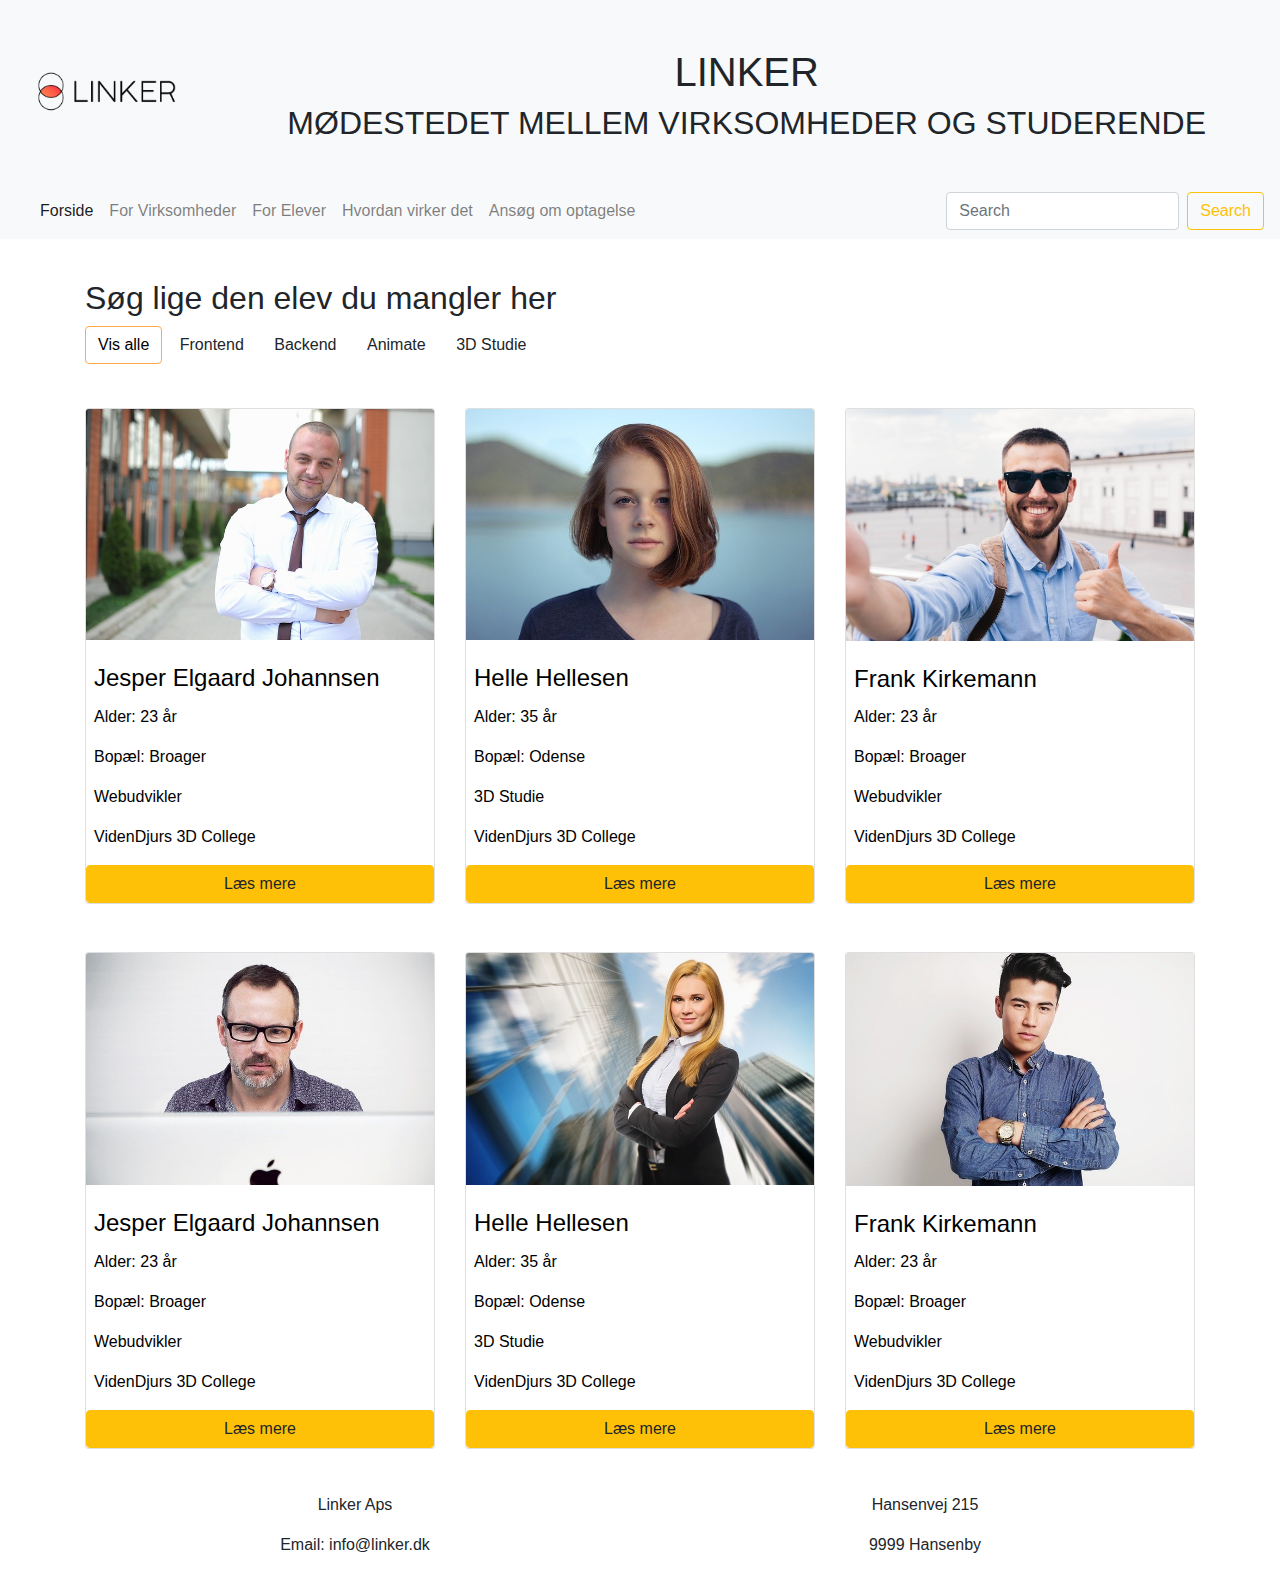
==== LINKER/Elever.html @ 7b7cdf94 "Initial commit" ====
<!DOCTYPE html>
<html lang="en">
<head>
    <meta charset="UTF-8">
    <meta name="viewport" content="width=device-width, initial-scale=1.0">
    <meta http-equiv="X-UA-Compatible" content="ie=edge">
    <title>LINKER</title>
    <script src="./assets/js/custom.js" defer></script>
    <link rel="stylesheet" href="./style.css">
    <link rel="stylesheet" href="https://stackpath.bootstrapcdn.com/bootstrap/4.3.1/css/bootstrap.min.css" integrity="sha384-ggOyR0iXCbMQv3Xipma34MD+dH/1fQ784/j6cY/iJTQUOhcWr7x9JvoRxT2MZw1T" crossorigin="anonymous">
    <script src="https://stackpath.bootstrapcdn.com/bootstrap/4.3.1/js/bootstrap.min.js" integrity="sha384-JjSmVgyd0p3pXB1rRibZUAYoIIy6OrQ6VrjIEaFf/nJGzIxFDsf4x0xIM+B07jRM" crossorigin="anonymous"></script>
</head>
<body>

    <header class="container-fluid bg-light">
        <div class="row">
            <section class="logosec col-12 col-md-4 col-lg-2">
                <img class="img-fluid" src="./assets/images/Fuldt Logo.png" alt="">
            </section>
            <div class="container-fluid mt-5 col-12 col-md-8 col-lg-10">
                    <h1 class="text-center">LINKER</h1>
                    <h2 class="text-center">MØDESTEDET MELLEM VIRKSOMHEDER OG STUDERENDE</h2>
            </div>
        </div>
    </header>

    <nav class="navbar navbar-expand-lg navbar-light bg-light">
            <a class="navbar-brand" href="#"></a>
            <button class="navbar-toggler" type="button" data-toggle="collapse" data-target="#navbarSupportedContent" aria-controls="navbarSupportedContent" aria-expanded="false" aria-label="Toggle navigation">
              <span class="navbar-toggler-icon"></span>
            </button>
          
            <div class="collapse navbar-collapse" id="navbarSupportedContent">
              <ul class="navbar-nav mr-auto">
                <li class="nav-item active">
                  <a class="nav-link" href="index.html">Forside<span class="sr-only">(current)</span></a>
                </li>
                <li class="nav-item">
                  <a class="nav-link" href="./Elever.html">For Virksomheder<span class="sr-only">(current)</span></a>
                </li>
                <li class="nav-item">
                        <a class="nav-link" href="./Virksomhed.html">For Elever<span class="sr-only">(current)</span></a>
                </li>
                <li class="nav-item">
                        <a class="nav-link" href="./Virksomhed.html">Hvordan virker det<span class="sr-only">(current)</span></a>
                </li>
                <li class="nav-item">
                        <a class="nav-link" href="./signup.html">Ansøg om optagelse<span class="sr-only">(current)</span></a>
                </li>
              </ul>
              <form class="form-inline my-2 my-lg-0">
                <input class="form-control mr-sm-2" type="search" placeholder="Search" aria-label="Search">
                <button class="btn btn-outline-warning my-2 my-sm-0" type="submit">Search</button>
              </form>
            </div>
          </nav>

    <section class="container">
        
        <div class="row">
            <div class="container">
                    <h2>Søg lige den elev du mangler her</h2>

                    <div id="myBtnContainer">
                      <button class="btn active" onclick="filterSelection('all')"> Vis alle</button>
                      <button class="btn" onclick="filterSelection('Frontend')"> Frontend</button>
                      <button class="btn" onclick="filterSelection('Backend')"> Backend</button>
                      <button class="btn" onclick="filterSelection('Animate')"> Animate</button>
                      <button class="btn" onclick="filterSelection('3D')"> 3D Studie</button>
                    </div>
                    
            </div>
            <div class="container">
                <div class="row">
                    <div class="col-4 my-4 filterDiv Frontend">
                        <div class="card">
                            <img src="./assets/images/business-man-1385050_640.jpg" alt="" class="card-img-top img-fluid mb-4">
                            <h4 class="card-title text-left px-2">Jesper Elgaard Johannsen</h4>
                            <p class="card-text text-left px-2">Alder: 23 år</p>
                            <p class="card-text text-left px-2">Bopæl: Broager</p>
                            <p class="card-text text-left px-2">Webudvikler</p>
                            <p class="card-text text-left px-2">VidenDjurs 3D College</p>
                            <div class="btn btn-warning bold">Læs mere</div>
                        </div>
                    </div>   
                    <div class="col-4 my-4 filterDiv Animate">
                        <div class="card">
                            <img src="./assets/images/girl-919048_640.jpg" alt="" class="card-img-top img-fluid mb-4">
                            <h4 class="card-title text-left px-2">Helle Hellesen</h4>
                            <p class="card-text text-left px-2">Alder: 35 år</p>
                            <p class="card-text text-left px-2">Bopæl: Odense</p>
                            <p class="card-text text-left px-2">3D Studie</p>
                            <p class="card-text text-left px-2">VidenDjurs 3D College</p>
                            <div class="btn btn-warning">Læs mere</div>
                        </div>
                    </div>  
                    <div class="col-4 my-4 filterDiv 3D">
                        <div class="card">
                            <img src="./assets/images/pic1.png" alt="" class="card-img-top img-fluid mb-4">
                            <h4 class="card-title text-left px-2">Frank Kirkemann</h4>
                            <p class="card-text text-left px-2">Alder: 23 år</p>
                            <p class="card-text text-left px-2">Bopæl: Broager</p>
                            <p class="card-text text-left px-2">Webudvikler</p>
                            <p class="card-text text-left px-2">VidenDjurs 3D College</p>
                            <div class="btn btn-warning">Læs mere</div>
                        </div>
                    </div>  
                    <div class="col-4 my my-4 filterDiv Backend">
                        <div class="card">
                            <img src="./assets/images/man-1209494_640.jpg" alt="" class="card-img-top img-fluid mb-4">
                            <h4 class="card-title px-2">Jesper Elgaard Johannsen</h4>
                            <p class="card-text px-2">Alder: 23 år</p>
                            <p class="card-text px-2">Bopæl: Broager</p>
                            <p class="card-text px-2">Webudvikler</p>
                            <p class="card-text px-2">VidenDjurs 3D College</p>
                            <div class="btn btn-warning">Læs mere</div>
                        </div>
                    </div>   
                    <div class="col-4 my my-4 filterDiv Animate">
                        <div class="card">
                            <img src="./assets/images/women-2748752_640.jpg" alt="" class="card-img-top img-fluid mb-4">
                            <h4 class="card-title text-left px-2">Helle Hellesen</h4>
                            <p class="card-text text-left px-2">Alder: 35 år</p>
                            <p class="card-text text-left px-2">Bopæl: Odense</p>
                            <p class="card-text text-left px-2">3D Studie</p>
                            <p class="card-text text-left px-2">VidenDjurs 3D College</p>
                            <div class="btn btn-warning">Læs mere</div>
                        </div>
                    </div>  
                    <div class="col-4 my my-4 filterDiv 3D">
                        <div class="card">
                            <img src="./assets/images/model-2911332_640.jpg" alt="" class="card-img-top img-fluid mb-4">
                            <h4 class="card-title text-left px-2">Frank Kirkemann</h4>
                            <p class="card-text text-left px-2">Alder: 23 år</p>
                            <p class="card-text text-left px-2">Bopæl: Broager</p>
                            <p class="card-text text-left px-2">Webudvikler</p>
                            <p class="card-text text-left px-2">VidenDjurs 3D College</p>
                            <div class="btn btn-warning">Læs mere</div>
                        </div>
                    </div>  
                </div> 
            </div>
        </div>

    </section>
    <footer>
            <div class="container">
                <div class="row text-center">
                    <div class="col-12 col-md-8 col-lg-6">
                        <p>Linker Aps</p>
                        <p>Email: info@linker.dk</p>
                    </div>
                    <div class="col-12 col-md-8 col-lg-6">
                        <p>Hansenvej 215</p>
                        <p>9999 Hansenby</p>
                    </div>

                </div>
            </div>
        </footer>


    

</body> 
</html>
---- LINKER/style.css ----
.filterDiv {
    color: #000;
    display: none;
  }
  
  .show {
    display: block;
  }
  
  .container {
    margin-top: 20px;
    overflow: hidden;
  }
  
  /* Style the buttons */
  .btn {
    border: none;
    outline: none;
    padding: 12px 16px;
    cursor: pointer;

  }
  
  .btn:hover {
    background-color: #ffaa4a;
  }
  
  .btn.active {
    /* background-color: #666; */
    color: black;
    border: 1px solid #ffaa4a;
    text-decoration: none;
  }

  .register{
    background: -webkit-linear-gradient(left, #3931af, #00c6ff);
    margin-top: 3%;
    padding: 3%;
}
.register-left{
    text-align: center;
    color: #fff;
    margin-top: 4%;
}
.register-left input{
    border: none;
    border-radius: 1.5rem;
    padding: 2%;
    width: 60%;
    background: #f8f9fa;
    font-weight: bold;
    color: #383d41;
    margin-top: 30%;
    margin-bottom: 3%;
    cursor: pointer;
}
.register-right{
    background: #f8f9fa;
    border-top-left-radius: 10% 50%;
    border-bottom-left-radius: 10% 50%;
}
.register-left img{
    margin-top: 15%;
    margin-bottom: 5%;
    width: 25%;
    -webkit-animation: mover 2s infinite  alternate;
    animation: mover 1s infinite  alternate;
}
@-webkit-keyframes mover {
    0% { transform: translateY(0); }
    100% { transform: translateY(-20px); }
}
@keyframes mover {
    0% { transform: translateY(0); }
    100% { transform: translateY(-20px); }
}
.register-left p{
    font-weight: lighter;
    padding: 12%;
    margin-top: -9%;
}
.register .register-form{
    padding: 10%;
    margin-top: 10%;
}
.btnRegister{
    float: right;
    margin-top: 10%;
    border: none;
    border-radius: 1.5rem;
    padding: 2%;
    background: #0062cc;
    color: #fff;
    font-weight: 600;
    width: 50%;
    cursor: pointer;
}
.register .nav-tabs{
    margin-top: 3%;
    border: none;
    background: #0062cc;
    border-radius: 1.5rem;
    width: 24%;
    float: right;
}
.register .nav-tabs .nav-link{
    padding: 2%;
    height: 34px;
    font-weight: 600;
    color: #fff;
    border-top-right-radius: 1.5rem;
    border-bottom-right-radius: 1.5rem;
}
.register .nav-tabs .nav-link:hover{
    border: none;
}
.register .nav-tabs .nav-link.active{
    width: 100px;
    color: #0062cc;
    border: 2px solid #0062cc;
    border-top-left-radius: 1.5rem;
    border-bottom-left-radius: 1.5rem;
}
.register-heading{
    text-align: center;
    margin-top: 8%;
    margin-bottom: -15%;
    color: #495057;
}
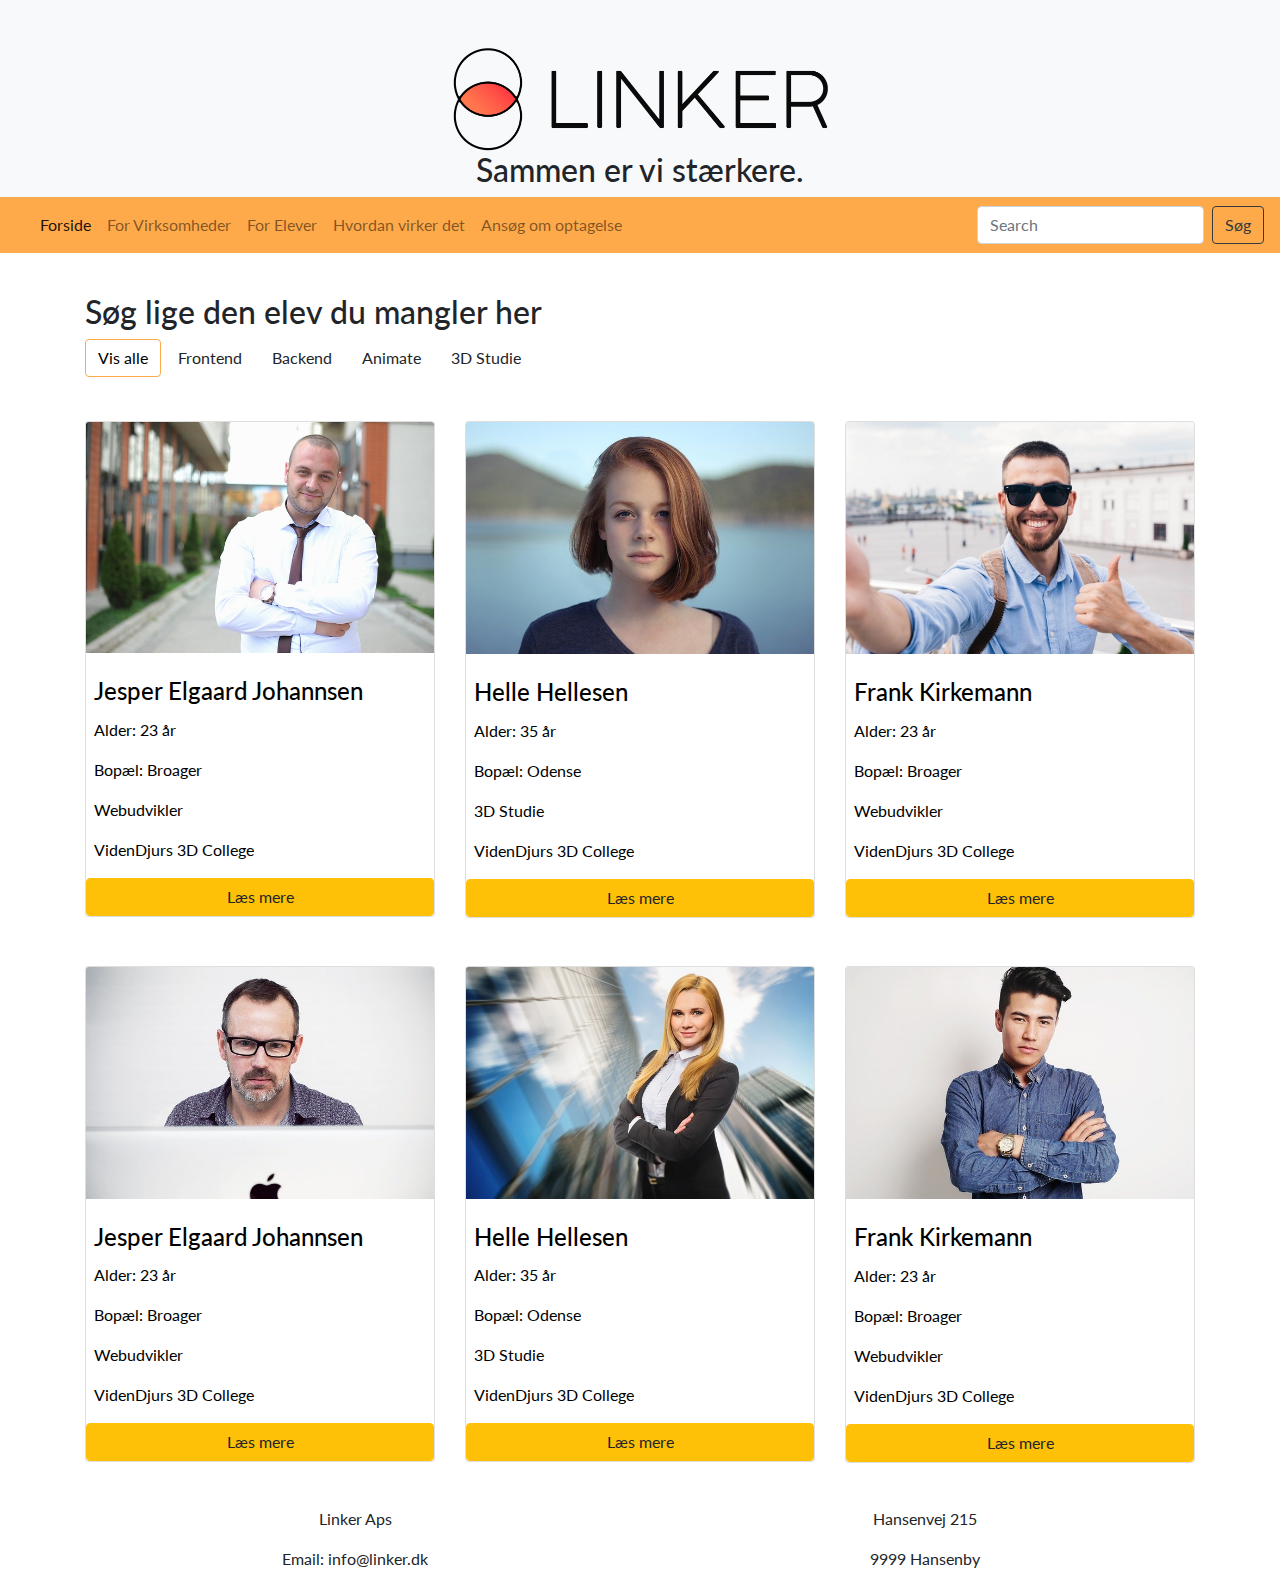
==== commit 08697e55: "lidt af hvert" ====
--- a/LINKER/Elever.html
+++ b/LINKER/Elever.html
@@ -14,17 +14,18 @@
 
     <header class="container-fluid bg-light">
         <div class="row">
-            <section class="logosec col-12 col-md-4 col-lg-2">
-                <img class="img-fluid" src="./assets/images/Fuldt Logo.png" alt="">
+            <section class="logosec col-12 col-md-4 col-lg-12 mt-5 text-center">
+                <img class="img-fluid text-center" src="./assets/images/UOPstZZb.png" alt="">
+                    <h2 class="text-center">Sammen er vi stærkere.</h2>
             </section>
-            <div class="container-fluid mt-5 col-12 col-md-8 col-lg-10">
+            <!-- <div class="container-fluid mt-5 col-12 col-md-8 col-lg-10">
                     <h1 class="text-center">LINKER</h1>
                     <h2 class="text-center">MØDESTEDET MELLEM VIRKSOMHEDER OG STUDERENDE</h2>
-            </div>
+            </div> -->
         </div>
     </header>
 
-    <nav class="navbar navbar-expand-lg navbar-light bg-light">
+    <nav class="navbar navbar-expand-lg navbar-light sticky-top" style="background-color: #ffaa4a;">
             <a class="navbar-brand" href="#"></a>
             <button class="navbar-toggler" type="button" data-toggle="collapse" data-target="#navbarSupportedContent" aria-controls="navbarSupportedContent" aria-expanded="false" aria-label="Toggle navigation">
               <span class="navbar-toggler-icon"></span>
@@ -42,7 +43,7 @@
                         <a class="nav-link" href="./Virksomhed.html">For Elever<span class="sr-only">(current)</span></a>
                 </li>
                 <li class="nav-item">
-                        <a class="nav-link" href="./Virksomhed.html">Hvordan virker det<span class="sr-only">(current)</span></a>
+                        <a class="nav-link" href="./omos.html">Hvordan virker det<span class="sr-only">(current)</span></a>
                 </li>
                 <li class="nav-item">
                         <a class="nav-link" href="./signup.html">Ansøg om optagelse<span class="sr-only">(current)</span></a>
@@ -50,7 +51,7 @@
               </ul>
               <form class="form-inline my-2 my-lg-0">
                 <input class="form-control mr-sm-2" type="search" placeholder="Search" aria-label="Search">
-                <button class="btn btn-outline-warning my-2 my-sm-0" type="submit">Search</button>
+                <button class="btn btn-outline-dark my-2 my-sm-0" type="submit">Søg</button>
               </form>
             </div>
           </nav>
--- a/LINKER/style.css
+++ b/LINKER/style.css
@@ -1,3 +1,6 @@
+@import url('https://fonts.googleapis.com/css?family=Lato:100,100i,300,300i,400,400i,700,700i,900,900i&display=swap');
+
+*{font-family: 'Lato', sans-serif;}
 .filterDiv {
     color: #000;
     display: none;
@@ -26,14 +29,14 @@
   }
   
   .btn.active {
-    /* background-color: #666; */
+  
     color: black;
     border: 1px solid #ffaa4a;
     text-decoration: none;
   }
 
   .register{
-    background: -webkit-linear-gradient(left, #3931af, #00c6ff);
+    background: -webkit-linear-gradient(top, #ffaa4a, #bb5b27);
     margin-top: 3%;
     padding: 3%;
 }
@@ -89,7 +92,7 @@
     border: none;
     border-radius: 1.5rem;
     padding: 2%;
-    background: #0062cc;
+    background: #ffaa4a;
     color: #fff;
     font-weight: 600;
     width: 50%;
@@ -98,7 +101,7 @@
 .register .nav-tabs{
     margin-top: 3%;
     border: none;
-    background: #0062cc;
+    background: #ffaa4a;
     border-radius: 1.5rem;
     width: 24%;
     float: right;
@@ -116,8 +119,8 @@
 }
 .register .nav-tabs .nav-link.active{
     width: 100px;
-    color: #0062cc;
-    border: 2px solid #0062cc;
+    color: #ffaa4a;
+    border: 2px solid #ffaa4a;
     border-top-left-radius: 1.5rem;
     border-bottom-left-radius: 1.5rem;
 }
@@ -128,3 +131,6 @@
     color: #495057;
 }
 
+img { width: 30%;  text-align: center;}
+.pic{ width: 100%;}
+.farve{ color: #ffaa4a;}
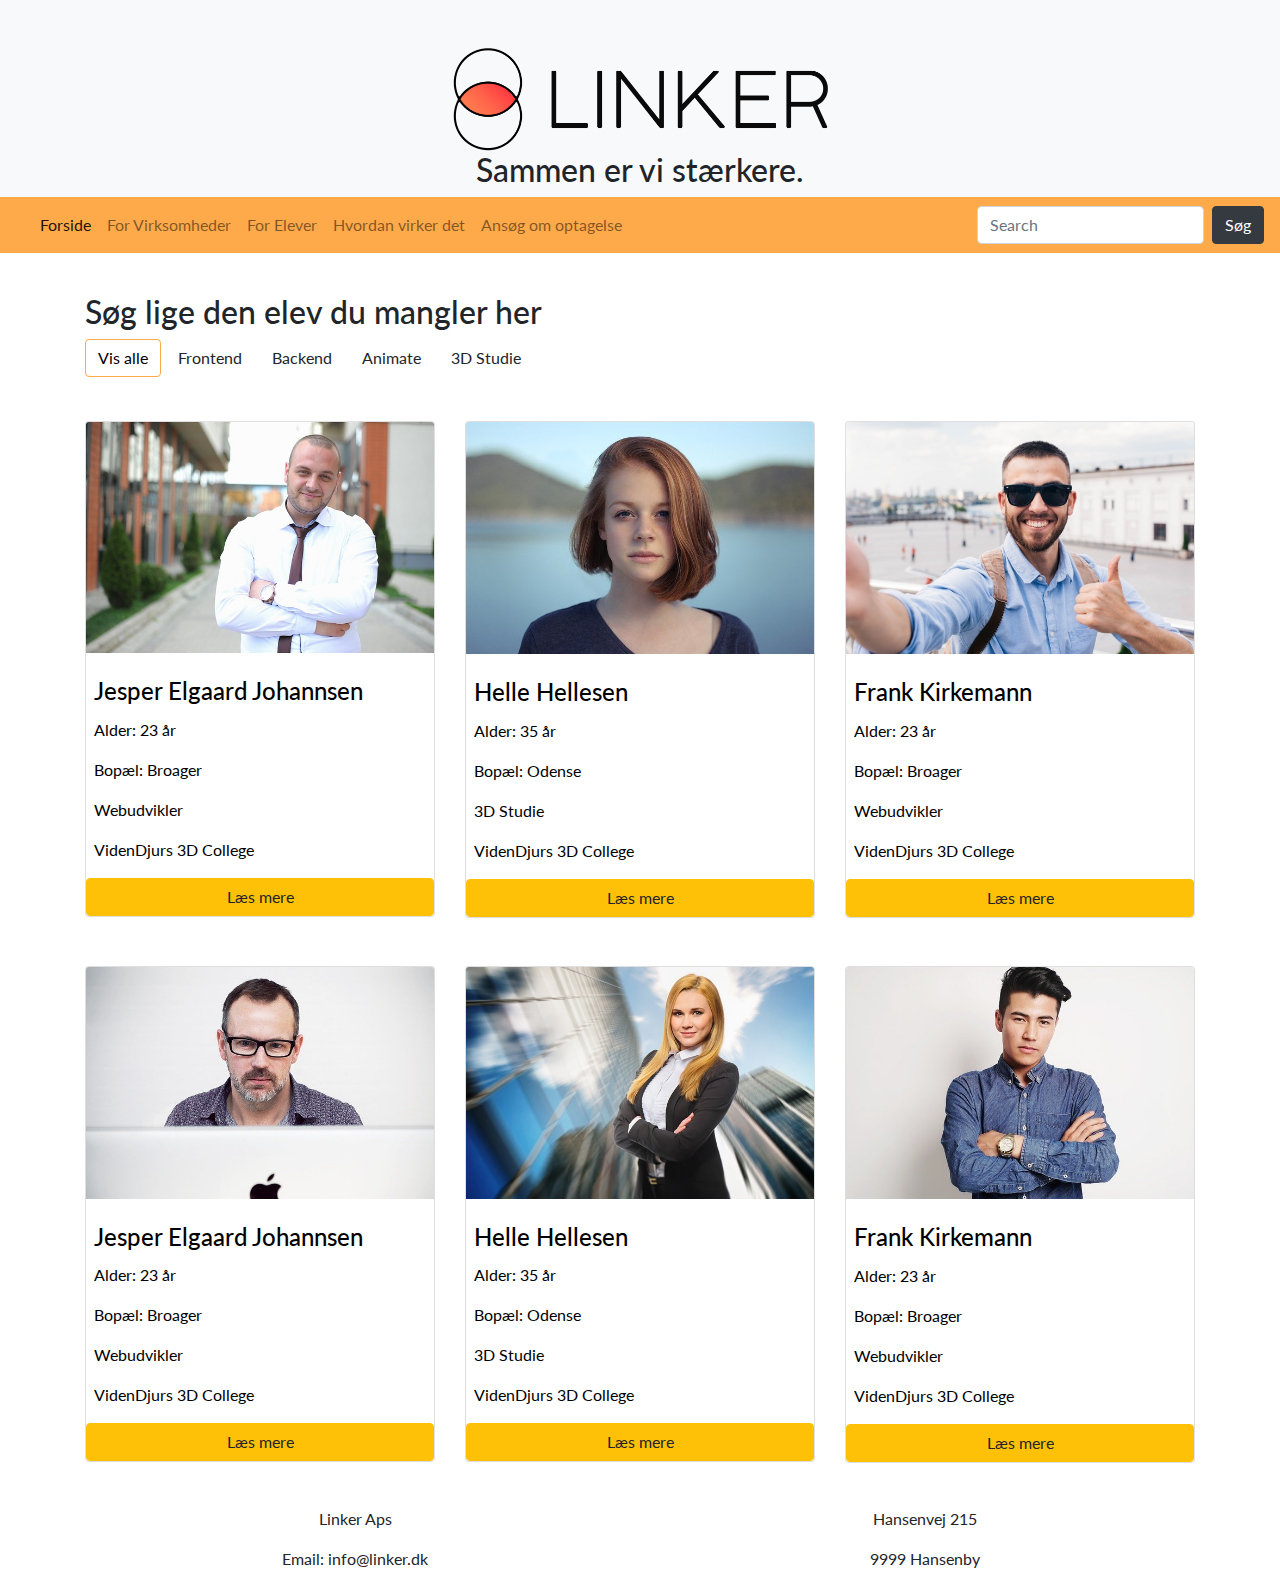
==== commit dca48aee: "det sidste" ====
--- a/LINKER/Elever.html
+++ b/LINKER/Elever.html
@@ -51,7 +51,7 @@
               </ul>
               <form class="form-inline my-2 my-lg-0">
                 <input class="form-control mr-sm-2" type="search" placeholder="Search" aria-label="Search">
-                <button class="btn btn-outline-dark my-2 my-sm-0" type="submit">Søg</button>
+                <button class="btn btn-dark my-2 my-sm-0" type="submit">Søg</button>
               </form>
             </div>
           </nav>
--- a/LINKER/style.css
+++ b/LINKER/style.css
@@ -133,4 +133,5 @@
 
 img { width: 30%;  text-align: center;}
 .pic{ width: 100%;}
-.farve{ color: #ffaa4a;}
+span{ display: block;}
+span:after {content: ' '; position: absolute; left: 0; width: 100%; height: 100%; z-index: 1; transform-origin: 100% 0; background: white;}
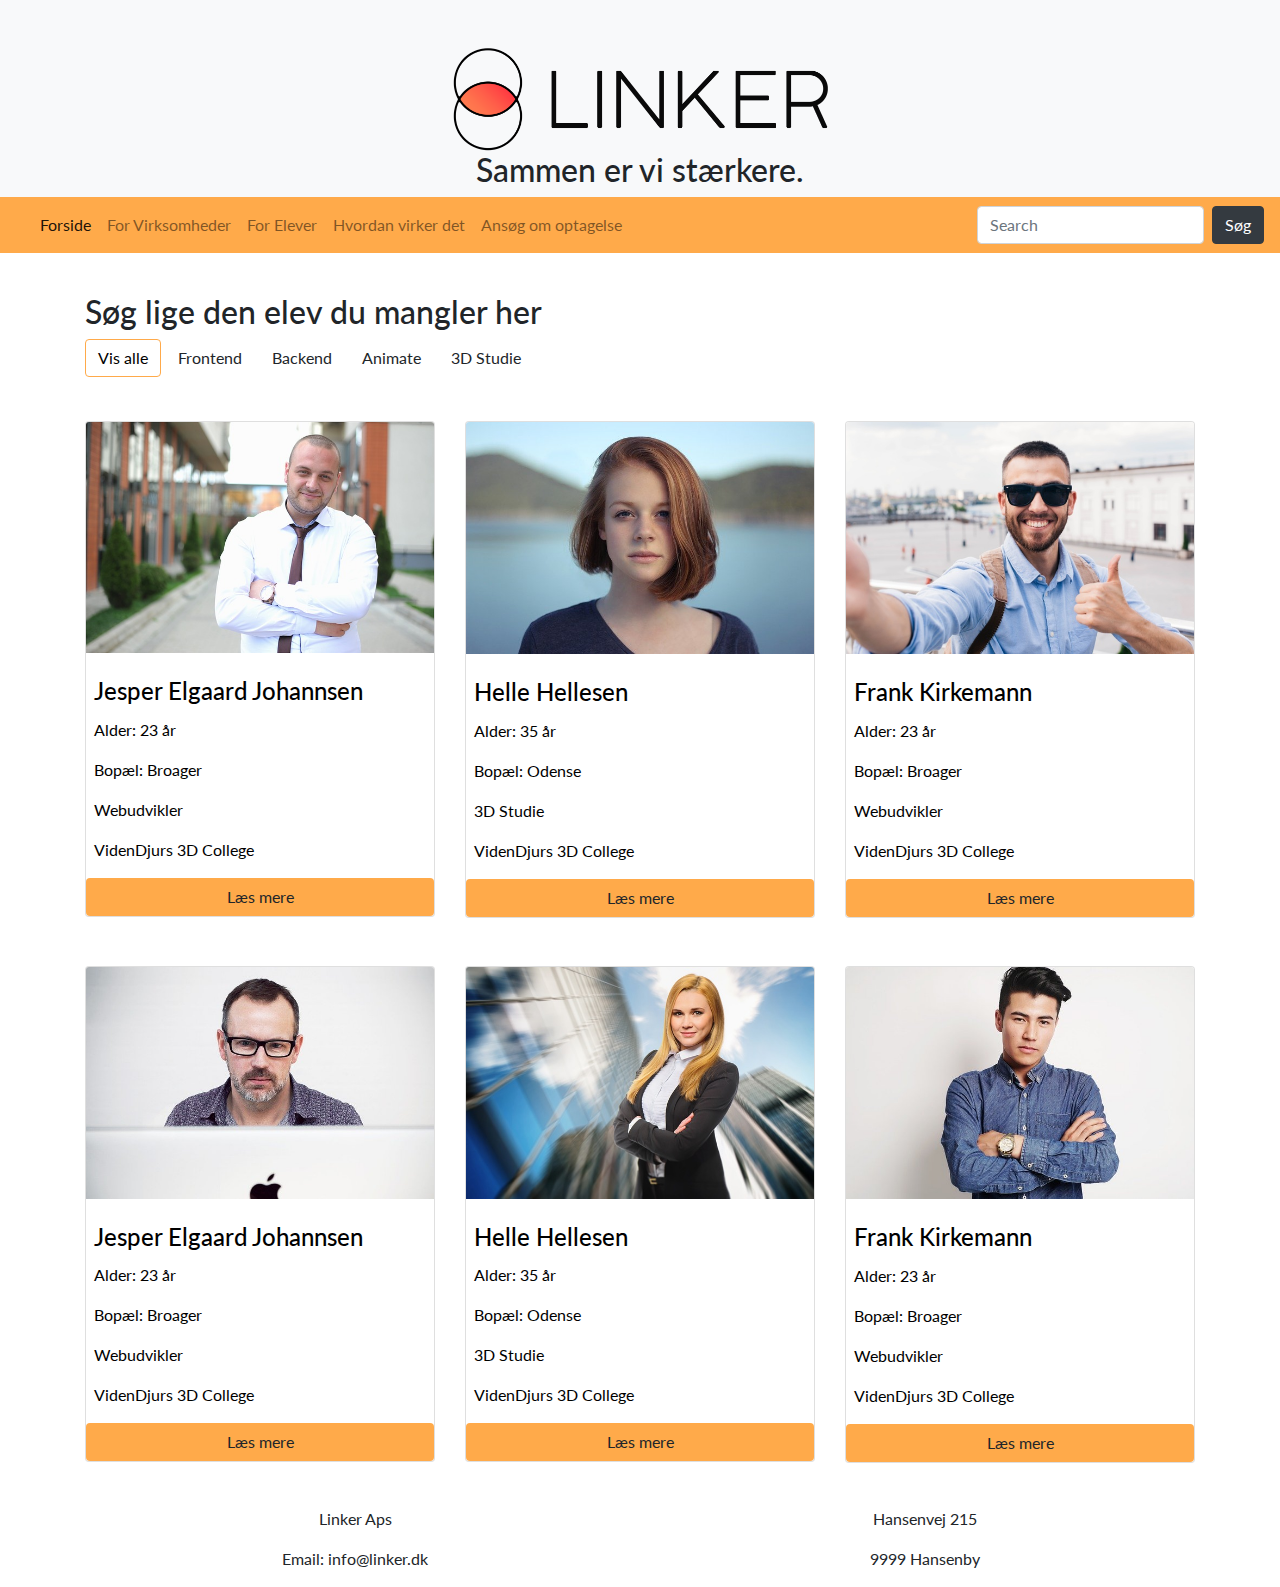
==== commit 92454e69: "små rettelser" ====
--- a/LINKER/Elever.html
+++ b/LINKER/Elever.html
@@ -81,7 +81,7 @@
                             <p class="card-text text-left px-2">Bopæl: Broager</p>
                             <p class="card-text text-left px-2">Webudvikler</p>
                             <p class="card-text text-left px-2">VidenDjurs 3D College</p>
-                            <div class="btn btn-warning bold">Læs mere</div>
+                            <div class="btn" style="background-color: #ffaa4a;">Læs mere</div>
                         </div>
                     </div>   
                     <div class="col-4 my-4 filterDiv Animate">
@@ -92,7 +92,7 @@
                             <p class="card-text text-left px-2">Bopæl: Odense</p>
                             <p class="card-text text-left px-2">3D Studie</p>
                             <p class="card-text text-left px-2">VidenDjurs 3D College</p>
-                            <div class="btn btn-warning">Læs mere</div>
+                            <div class="btn" style="background-color: #ffaa4a;">Læs mere</div>
                         </div>
                     </div>  
                     <div class="col-4 my-4 filterDiv 3D">
@@ -103,7 +103,7 @@
                             <p class="card-text text-left px-2">Bopæl: Broager</p>
                             <p class="card-text text-left px-2">Webudvikler</p>
                             <p class="card-text text-left px-2">VidenDjurs 3D College</p>
-                            <div class="btn btn-warning">Læs mere</div>
+                            <div class="btn" style="background-color: #ffaa4a;">Læs mere</div>
                         </div>
                     </div>  
                     <div class="col-4 my my-4 filterDiv Backend">
@@ -114,7 +114,7 @@
                             <p class="card-text px-2">Bopæl: Broager</p>
                             <p class="card-text px-2">Webudvikler</p>
                             <p class="card-text px-2">VidenDjurs 3D College</p>
-                            <div class="btn btn-warning">Læs mere</div>
+                            <div class="btn" style="background-color: #ffaa4a;">Læs mere</div>
                         </div>
                     </div>   
                     <div class="col-4 my my-4 filterDiv Animate">
@@ -125,7 +125,7 @@
                             <p class="card-text text-left px-2">Bopæl: Odense</p>
                             <p class="card-text text-left px-2">3D Studie</p>
                             <p class="card-text text-left px-2">VidenDjurs 3D College</p>
-                            <div class="btn btn-warning">Læs mere</div>
+                            <div class="btn" style="background-color: #ffaa4a;">Læs mere</div>
                         </div>
                     </div>  
                     <div class="col-4 my my-4 filterDiv 3D">
@@ -136,7 +136,7 @@
                             <p class="card-text text-left px-2">Bopæl: Broager</p>
                             <p class="card-text text-left px-2">Webudvikler</p>
                             <p class="card-text text-left px-2">VidenDjurs 3D College</p>
-                            <div class="btn btn-warning">Læs mere</div>
+                            <div class="btn" style="background-color: #ffaa4a;">Læs mere</div>
                         </div>
                     </div>  
                 </div> 
